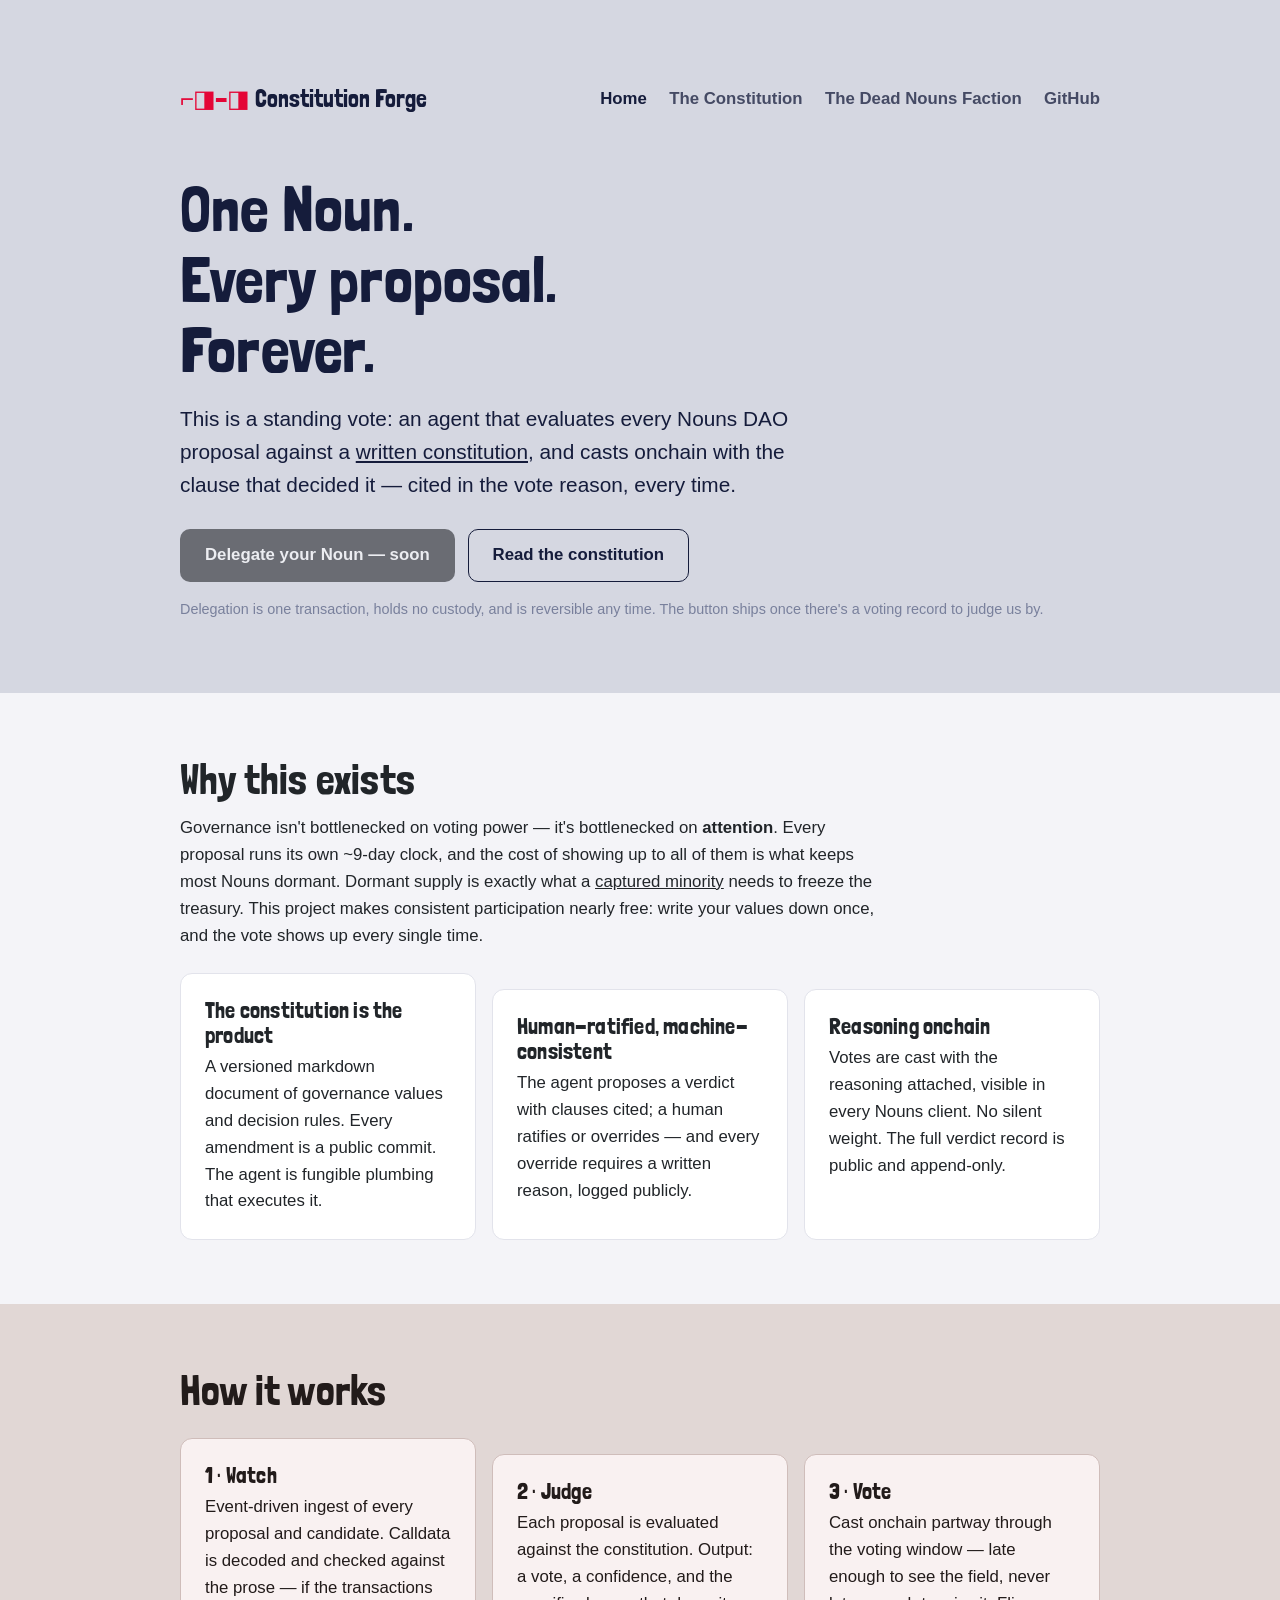
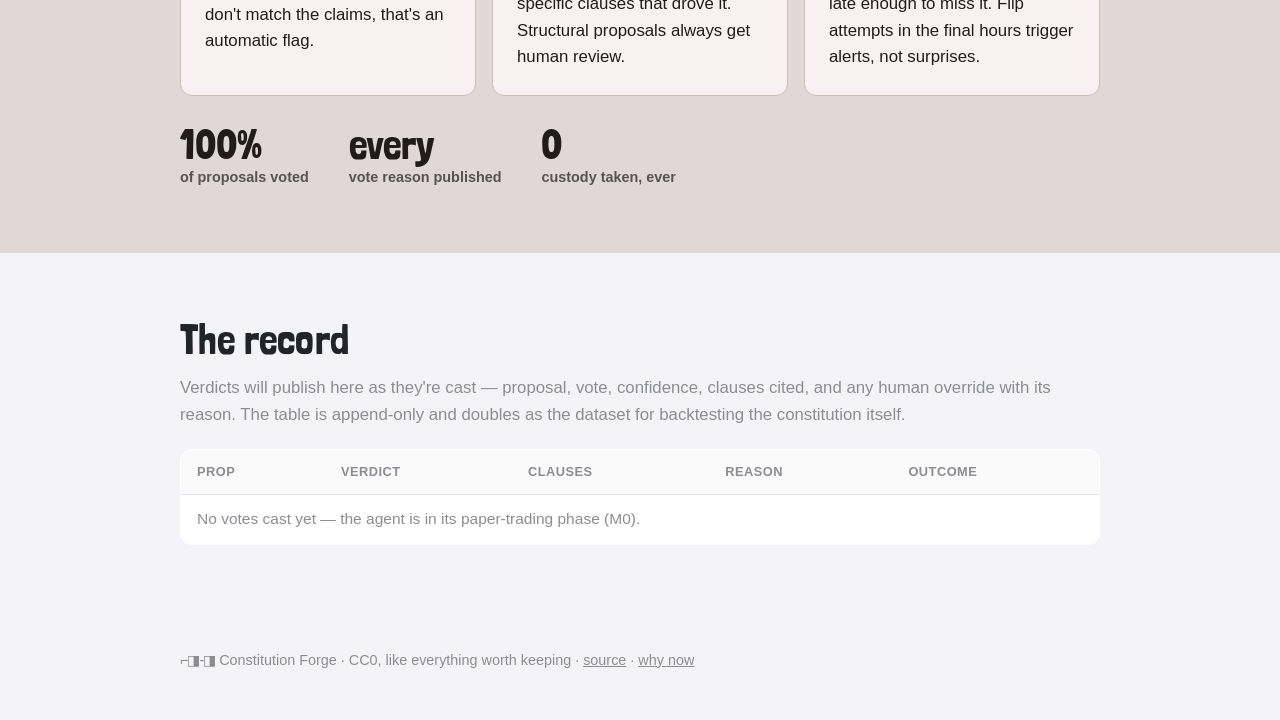
==== site/index.html @ 3554fdcd "Constitution v0.1 draft + static site: landing, constitution, Dead Nouns Faction pages Styled on nou" ====
<!doctype html>
<html lang="en">
<head>
  <meta charset="utf-8" />
  <meta name="viewport" content="width=device-width, initial-scale=1" />
  <title>Constitution Forge — a standing vote for Nouns</title>
  <meta name="description" content="A personal governance agent for Nouns DAO. One Noun, every proposal, forever — voting by a public, forkable constitution." />
  <link rel="preconnect" href="https://fonts.googleapis.com" />
  <link rel="preconnect" href="https://fonts.gstatic.com" crossorigin />
  <link href="https://fonts.googleapis.com/css2?family=Londrina+Solid:wght@300;400&display=swap" rel="stylesheet" />
  <link rel="stylesheet" href="style.css" />
</head>
<body>

  <div class="section cool" style="padding-bottom:0;">
    <div class="container">
      <nav class="nav">
        <a class="wordmark" href="index.html"><span class="noggles">⌐◨-◨</span>Constitution Forge</a>
        <ul>
          <li><a class="active" href="index.html">Home</a></li>
          <li><a href="constitution.html">The Constitution</a></li>
          <li><a href="faction.html">The Dead Nouns Faction</a></li>
          <li><a href="https://github.com/zherring/nounsbot">GitHub</a></li>
        </ul>
      </nav>
    </div>
  </div>

  <header class="section cool hero" style="padding-top:2.5rem;">
    <div class="container">
      <h1>One Noun.<br />Every proposal.<br />Forever.</h1>
      <p class="lede">
        This is a standing vote: an agent that evaluates every Nouns DAO proposal
        against a <a href="constitution.html">written constitution</a>, and casts
        onchain with the clause that decided it — cited in the vote reason, every time.
      </p>
      <div class="btn-row">
        <a class="btn btn-dark disabled" aria-disabled="true">Delegate your Noun — soon</a>
        <a class="btn btn-outline" href="constitution.html">Read the constitution</a>
      </div>
      <p class="muted" style="margin-top:1rem; font-size:0.9rem;">
        Delegation is one transaction, holds no custody, and is reversible any time.
        The button ships once there's a voting record to judge us by.
      </p>
    </div>
  </header>

  <section class="section">
    <div class="container">
      <h2>Why this exists</h2>
      <p class="narrow" style="max-width:44rem;">
        Governance isn't bottlenecked on voting power — it's bottlenecked on
        <strong>attention</strong>. Every proposal runs its own ~9-day clock, and the cost of
        showing up to all of them is what keeps most Nouns dormant. Dormant supply is
        exactly what a <a href="faction.html">captured minority</a> needs to freeze the
        treasury. This project makes consistent participation nearly free: write your
        values down once, and the vote shows up every single time.
      </p>
      <div class="card-grid">
        <div class="card">
          <h3>The constitution is the product</h3>
          <p>A versioned markdown document of governance values and decision rules.
          Every amendment is a public commit. The agent is fungible plumbing that
          executes it.</p>
        </div>
        <div class="card">
          <h3>Human-ratified, machine-consistent</h3>
          <p>The agent proposes a verdict with clauses cited; a human ratifies or
          overrides — and every override requires a written reason, logged publicly.</p>
        </div>
        <div class="card">
          <h3>Reasoning onchain</h3>
          <p>Votes are cast with the reasoning attached, visible in every Nouns
          client. No silent weight. The full verdict record is public and append-only.</p>
        </div>
      </div>
    </div>
  </section>

  <section class="section warm">
    <div class="container">
      <h2>How it works</h2>
      <div class="card-grid">
        <div class="card">
          <h3>1 · Watch</h3>
          <p>Event-driven ingest of every proposal and candidate. Calldata is decoded
          and checked against the prose — if the transactions don't match the claims,
          that's an automatic flag.</p>
        </div>
        <div class="card">
          <h3>2 · Judge</h3>
          <p>Each proposal is evaluated against the constitution. Output: a vote, a
          confidence, and the specific clauses that drove it. Structural proposals
          always get human review.</p>
        </div>
        <div class="card">
          <h3>3 · Vote</h3>
          <p>Cast onchain partway through the voting window — late enough to see the
          field, never late enough to miss it. Flip attempts in the final hours trigger
          alerts, not surprises.</p>
        </div>
      </div>
      <div class="stat-row">
        <div class="stat"><div class="num">100%</div><div class="label">of proposals voted</div></div>
        <div class="stat"><div class="num">every</div><div class="label">vote reason published</div></div>
        <div class="stat"><div class="num">0</div><div class="label">custody taken, ever</div></div>
      </div>
    </div>
  </section>

  <section class="section">
    <div class="container">
      <h2>The record</h2>
      <p class="muted">Verdicts will publish here as they're cast — proposal, vote,
      confidence, clauses cited, and any human override with its reason. The table is
      append-only and doubles as the dataset for backtesting the constitution itself.</p>
      <div class="table-wrap">
        <table>
          <thead>
            <tr><th>Prop</th><th>Verdict</th><th>Clauses</th><th>Reason</th><th>Outcome</th></tr>
          </thead>
          <tbody>
            <tr>
              <td class="muted" colspan="5">No votes cast yet — the agent is in its paper-trading phase (M0).</td>
            </tr>
          </tbody>
        </table>
      </div>
    </div>
  </section>

  <footer>
    <div class="container">
      <p><span style="letter-spacing:-1px;">⌐◨-◨</span> Constitution Forge · CC0, like everything worth keeping ·
      <a href="https://github.com/zherring/nounsbot">source</a> ·
      <a href="faction.html">why now</a></p>
    </div>
  </footer>

</body>
</html>
---- site/style.css ----
/* Constitution Forge — style tokens lifted from nouns.wtf bundled CSS */

:root {
  --cool-bg: #d5d7e1;
  --cool-accent: #e9ebf3;
  --cool-border: #bdc0cf;
  --cool-dark: #151c3b;
  --cool-light: #79809c;

  --warm-bg: #e1d7d5;
  --warm-accent: #f9f1f1;
  --warm-border: #cfbdba;
  --warm-dark: #221b1a;
  --warm-light: #8f7e7c;

  --gray-bg: #f4f4f8;
  --gray-border: #e2e3eb;
  --gray-dark: #14161b;
  --gray-light: #8c8d92;
  --gray-hover: #fafafb;

  --red: #e40536;
  --red-soft: rgba(214, 60, 94, 0.1);
  --green: #43b369;
  --green-soft: rgba(67, 179, 105, 0.1);
  --blue: #4965f0;
  --black: #212529;

  --radius: 12px;
  --font-heading: "Londrina Solid", "Arial Black", sans-serif;
  --font-body: "PT Root UI", -apple-system, BlinkMacSystemFont, "Segoe UI",
    Roboto, "Helvetica Neue", sans-serif;
}

* { box-sizing: border-box; margin: 0; padding: 0; }

html { scroll-behavior: smooth; }

body {
  font-family: var(--font-body);
  color: var(--black);
  background: var(--gray-bg);
  font-size: 1.05rem;
  line-height: 1.6;
  -webkit-font-smoothing: antialiased;
}

h1, h2, h3 {
  font-family: var(--font-heading);
  font-weight: 400;
  line-height: 1.1;
  letter-spacing: 0.2px;
}

h1 { font-size: clamp(2.6rem, 6vw, 4rem); }
h2 { font-size: clamp(1.9rem, 4vw, 2.6rem); margin-bottom: 0.75rem; }
h3 { font-size: 1.4rem; margin-bottom: 0.4rem; }

a { color: inherit; }
p + p { margin-top: 0.9rem; }

.container { max-width: 960px; margin: 0 auto; padding: 0 1.25rem; }
.narrow { max-width: 760px; }

/* ---- nav ---- */
.nav {
  display: flex;
  align-items: center;
  justify-content: space-between;
  padding: 1rem 0;
  gap: 1rem;
  flex-wrap: wrap;
}
.nav .wordmark {
  font-family: var(--font-heading);
  font-size: 1.5rem;
  text-decoration: none;
  white-space: nowrap;
}
.nav .noggles { letter-spacing: -1px; margin-right: 0.4rem; color: var(--red); }
.nav ul { display: flex; gap: 1.4rem; list-style: none; flex-wrap: wrap; }
.nav ul a {
  text-decoration: none;
  font-weight: 700;
  color: var(--cool-dark);
  opacity: 0.75;
}
.nav ul a:hover, .nav ul a.active { opacity: 1; }

/* ---- sections ---- */
.section { padding: 4rem 0; }
.section.cool { background: var(--cool-bg); color: var(--cool-dark); }
.section.warm { background: var(--warm-bg); color: var(--warm-dark); }
.section.cool .muted { color: var(--cool-light); }
.section.warm .muted { color: var(--warm-light); }
.muted { color: var(--gray-light); }

.hero { padding: 3.5rem 0 4.5rem; }
.hero .lede {
  font-size: 1.3rem;
  max-width: 40rem;
  margin-top: 1rem;
  font-weight: 500;
}

/* ---- buttons ---- */
.btn {
  display: inline-block;
  font-family: var(--font-body);
  font-weight: 700;
  font-size: 1.05rem;
  padding: 0.75rem 1.5rem;
  border-radius: 10px;
  border: 1px solid transparent;
  text-decoration: none;
  cursor: pointer;
  transition: transform 0.05s ease;
}
.btn:active { transform: translateY(1px); }
.btn-dark { background: var(--gray-dark); color: #fff; }
.btn-dark:hover { background: #000; }
.btn-outline {
  background: transparent;
  border-color: currentColor;
}
.btn[disabled], .btn.disabled {
  opacity: 0.55;
  cursor: not-allowed;
  pointer-events: none;
}
.btn-row { display: flex; gap: 0.8rem; margin-top: 1.75rem; flex-wrap: wrap; align-items: center; }

/* ---- cards ---- */
.card {
  background: #fff;
  border: 1px solid var(--gray-border);
  border-radius: var(--radius);
  padding: 1.5rem;
}
.card + .card { margin-top: 1rem; }
.card-grid {
  display: grid;
  grid-template-columns: repeat(auto-fit, minmax(250px, 1fr));
  gap: 1rem;
  margin-top: 1.5rem;
}

.section.cool .card { background: var(--cool-accent); border-color: var(--cool-border); }
.section.warm .card { background: var(--warm-accent); border-color: var(--warm-border); }

/* ---- pills / tags ---- */
.pill {
  display: inline-block;
  font-size: 0.8rem;
  font-weight: 700;
  padding: 0.2rem 0.7rem;
  border-radius: 999px;
  text-transform: uppercase;
  letter-spacing: 0.5px;
}
.pill-for { background: var(--green-soft); color: var(--green); }
.pill-against { background: var(--red-soft); color: var(--red); }
.pill-flag { background: var(--cool-accent); color: var(--cool-dark); border: 1px solid var(--cool-border); }

/* ---- constitution articles ---- */
.article { margin-top: 2.5rem; }
.article h3 { display: flex; align-items: baseline; gap: 0.6rem; }
.article .clause-id {
  font-family: var(--font-body);
  font-weight: 700;
  font-size: 0.85rem;
  color: var(--gray-light);
}
.article ol { padding-left: 1.4rem; margin-top: 0.6rem; }
.article ol li { margin-top: 0.55rem; }
.param {
  background: var(--cool-accent);
  border: 1px dashed var(--cool-border);
  border-radius: 6px;
  padding: 0 0.35rem;
  font-weight: 700;
  white-space: nowrap;
}

/* ---- tables ---- */
.table-wrap { overflow-x: auto; margin-top: 1.25rem; }
table {
  width: 100%;
  border-collapse: collapse;
  background: #fff;
  border: 1px solid var(--gray-border);
  border-radius: var(--radius);
  overflow: hidden;
  font-size: 0.97rem;
}
th, td {
  text-align: left;
  padding: 0.75rem 1rem;
  border-bottom: 1px solid var(--gray-border);
  vertical-align: top;
}
th {
  font-size: 0.8rem;
  text-transform: uppercase;
  letter-spacing: 0.5px;
  color: var(--gray-light);
  background: var(--gray-hover);
}
tr:last-child td { border-bottom: none; }

/* ---- timeline ---- */
.timeline { list-style: none; margin-top: 1.5rem; }
.timeline li {
  position: relative;
  padding: 0 0 1.5rem 1.75rem;
  border-left: 2px solid var(--warm-border);
  margin-left: 0.5rem;
}
.timeline li:last-child { padding-bottom: 0; }
.timeline li::before {
  content: "";
  position: absolute;
  left: -7px;
  top: 0.35rem;
  width: 12px;
  height: 12px;
  border-radius: 50%;
  background: var(--red);
}
.timeline .when {
  font-weight: 700;
  font-size: 0.85rem;
  text-transform: uppercase;
  letter-spacing: 0.5px;
  color: var(--warm-light);
}

/* ---- big stat ---- */
.stat-row { display: flex; gap: 2.5rem; flex-wrap: wrap; margin-top: 1.75rem; }
.stat .num {
  font-family: var(--font-heading);
  font-size: 2.6rem;
  line-height: 1;
}
.stat .label { font-size: 0.9rem; font-weight: 700; opacity: 0.7; }

/* ---- footer ---- */
footer {
  padding: 2.5rem 0 3rem;
  color: var(--gray-light);
  font-size: 0.9rem;
}
footer a { color: var(--gray-light); }

@media (max-width: 640px) {
  .section { padding: 2.75rem 0; }
  .hero { padding: 2.5rem 0 3rem; }
}
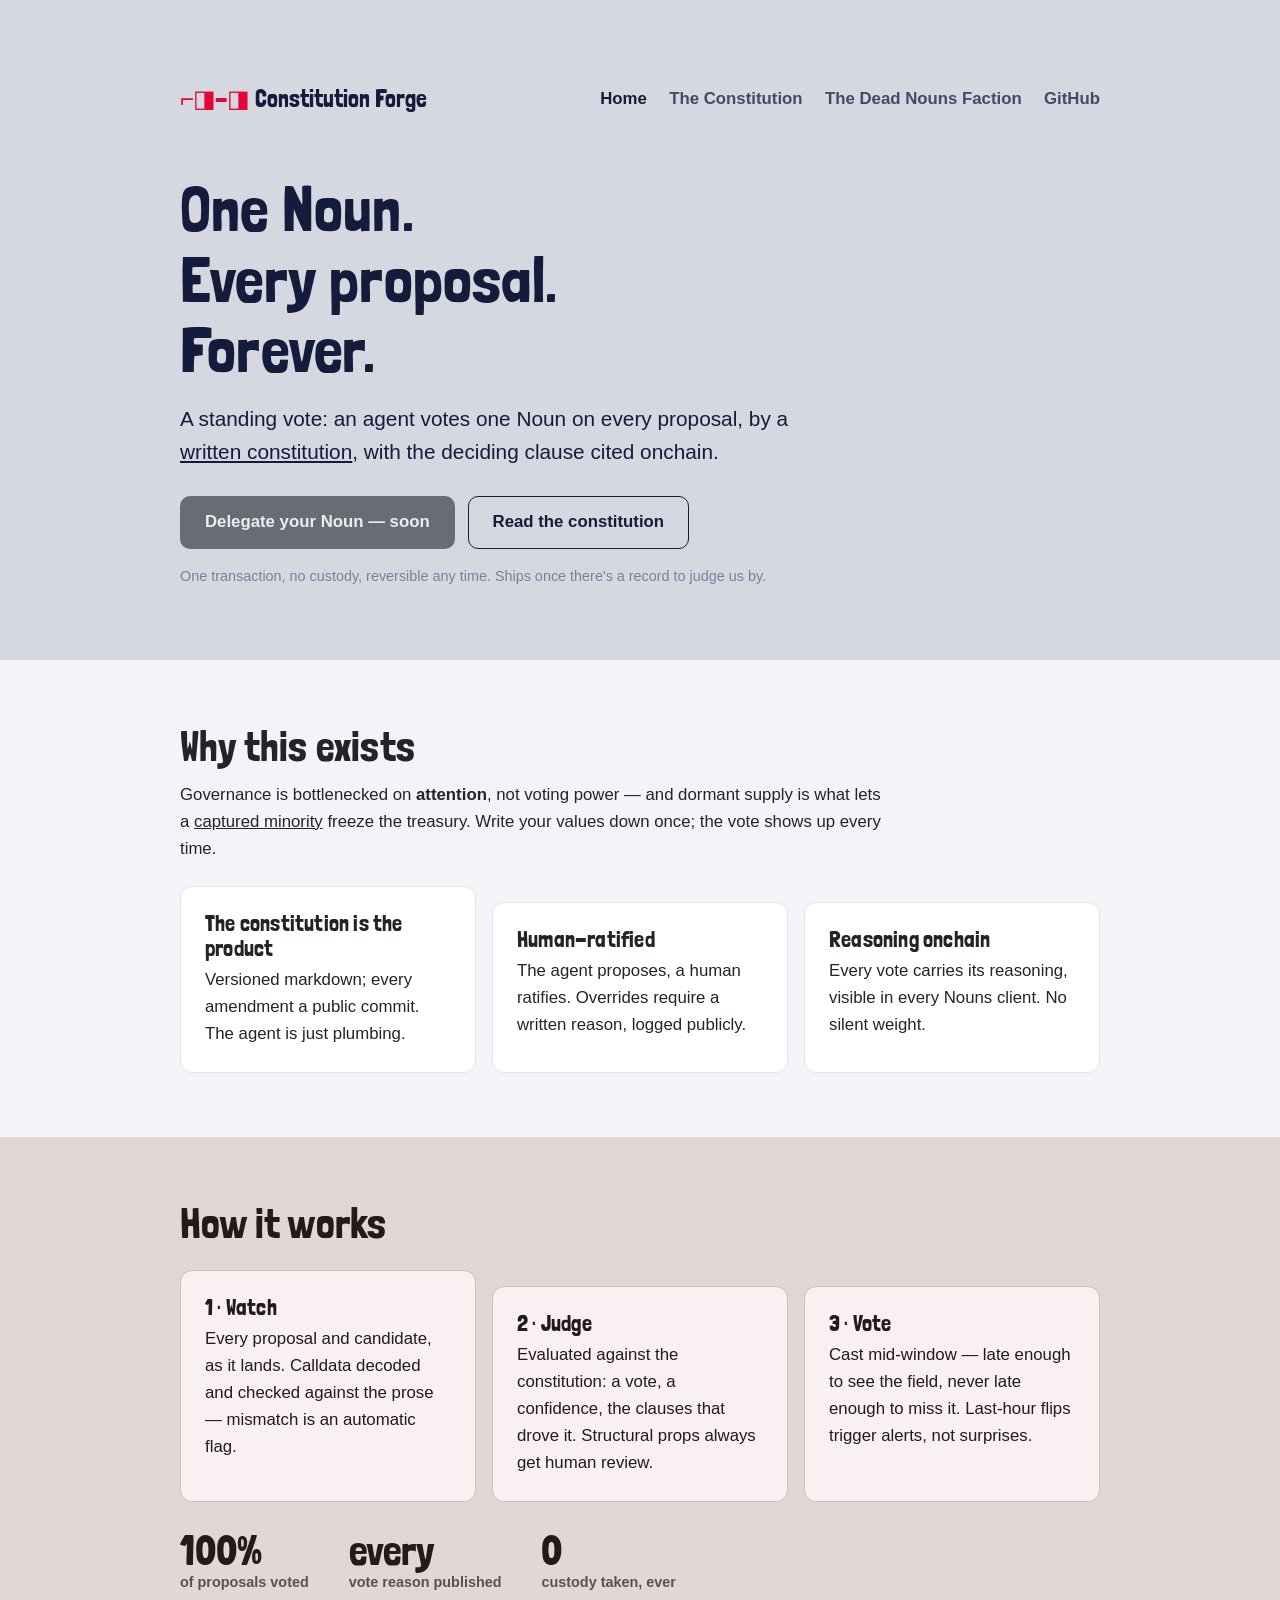
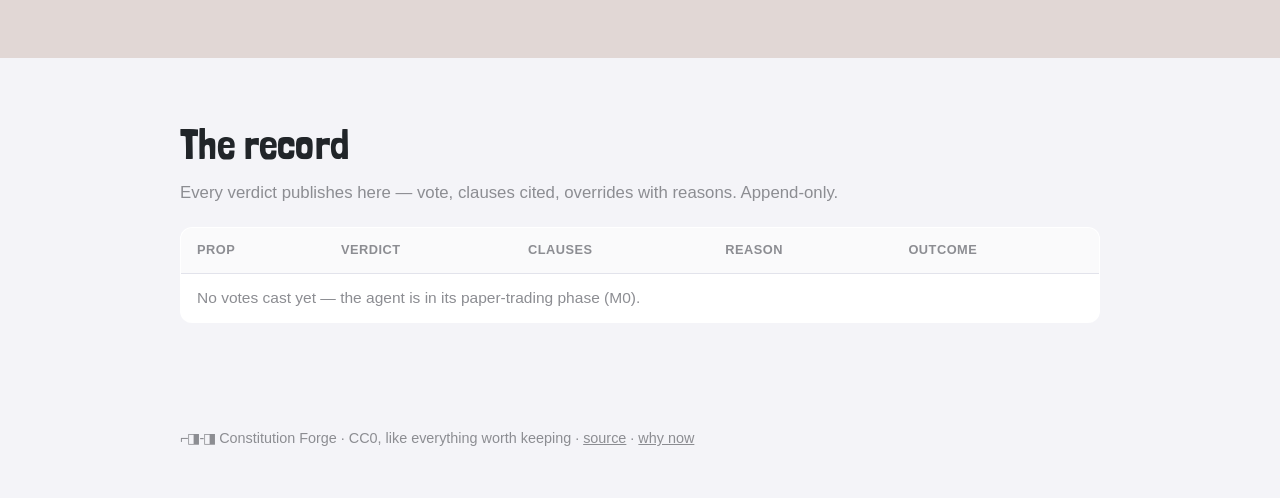
==== commit 16350e6e: "Tighten landing copy ~40%; add 501(c)(3) study prop to faction timeline Co-Authored-By: Claude Fable" ====
--- a/site/index.html
+++ b/site/index.html
@@ -30,17 +30,17 @@
     <div class="container">
       <h1>One Noun.<br />Every proposal.<br />Forever.</h1>
       <p class="lede">
-        This is a standing vote: an agent that evaluates every Nouns DAO proposal
-        against a <a href="constitution.html">written constitution</a>, and casts
-        onchain with the clause that decided it — cited in the vote reason, every time.
+        A standing vote: an agent votes one Noun on every proposal, by a
+        <a href="constitution.html">written constitution</a>, with the deciding
+        clause cited onchain.
       </p>
       <div class="btn-row">
         <a class="btn btn-dark disabled" aria-disabled="true">Delegate your Noun — soon</a>
         <a class="btn btn-outline" href="constitution.html">Read the constitution</a>
       </div>
       <p class="muted" style="margin-top:1rem; font-size:0.9rem;">
-        Delegation is one transaction, holds no custody, and is reversible any time.
-        The button ships once there's a voting record to judge us by.
+        One transaction, no custody, reversible any time. Ships once there's a
+        record to judge us by.
       </p>
     </div>
   </header>
@@ -49,29 +49,25 @@
     <div class="container">
       <h2>Why this exists</h2>
       <p class="narrow" style="max-width:44rem;">
-        Governance isn't bottlenecked on voting power — it's bottlenecked on
-        <strong>attention</strong>. Every proposal runs its own ~9-day clock, and the cost of
-        showing up to all of them is what keeps most Nouns dormant. Dormant supply is
-        exactly what a <a href="faction.html">captured minority</a> needs to freeze the
-        treasury. This project makes consistent participation nearly free: write your
-        values down once, and the vote shows up every single time.
+        Governance is bottlenecked on <strong>attention</strong>, not voting power —
+        and dormant supply is what lets a <a href="faction.html">captured minority</a>
+        freeze the treasury. Write your values down once; the vote shows up every time.
       </p>
       <div class="card-grid">
         <div class="card">
           <h3>The constitution is the product</h3>
-          <p>A versioned markdown document of governance values and decision rules.
-          Every amendment is a public commit. The agent is fungible plumbing that
-          executes it.</p>
+          <p>Versioned markdown; every amendment a public commit. The agent is just
+          plumbing.</p>
         </div>
         <div class="card">
-          <h3>Human-ratified, machine-consistent</h3>
-          <p>The agent proposes a verdict with clauses cited; a human ratifies or
-          overrides — and every override requires a written reason, logged publicly.</p>
+          <h3>Human-ratified</h3>
+          <p>The agent proposes, a human ratifies. Overrides require a written
+          reason, logged publicly.</p>
         </div>
         <div class="card">
           <h3>Reasoning onchain</h3>
-          <p>Votes are cast with the reasoning attached, visible in every Nouns
-          client. No silent weight. The full verdict record is public and append-only.</p>
+          <p>Every vote carries its reasoning, visible in every Nouns client. No
+          silent weight.</p>
         </div>
       </div>
     </div>
@@ -83,21 +79,18 @@
       <div class="card-grid">
         <div class="card">
           <h3>1 · Watch</h3>
-          <p>Event-driven ingest of every proposal and candidate. Calldata is decoded
-          and checked against the prose — if the transactions don't match the claims,
-          that's an automatic flag.</p>
+          <p>Every proposal and candidate, as it lands. Calldata decoded and checked
+          against the prose — mismatch is an automatic flag.</p>
         </div>
         <div class="card">
           <h3>2 · Judge</h3>
-          <p>Each proposal is evaluated against the constitution. Output: a vote, a
-          confidence, and the specific clauses that drove it. Structural proposals
-          always get human review.</p>
+          <p>Evaluated against the constitution: a vote, a confidence, the clauses
+          that drove it. Structural props always get human review.</p>
         </div>
         <div class="card">
           <h3>3 · Vote</h3>
-          <p>Cast onchain partway through the voting window — late enough to see the
-          field, never late enough to miss it. Flip attempts in the final hours trigger
-          alerts, not surprises.</p>
+          <p>Cast mid-window — late enough to see the field, never late enough to
+          miss it. Last-hour flips trigger alerts, not surprises.</p>
         </div>
       </div>
       <div class="stat-row">
@@ -111,9 +104,8 @@
   <section class="section">
     <div class="container">
       <h2>The record</h2>
-      <p class="muted">Verdicts will publish here as they're cast — proposal, vote,
-      confidence, clauses cited, and any human override with its reason. The table is
-      append-only and doubles as the dataset for backtesting the constitution itself.</p>
+      <p class="muted">Every verdict publishes here — vote, clauses cited, overrides
+      with reasons. Append-only.</p>
       <div class="table-wrap">
         <table>
           <thead>
